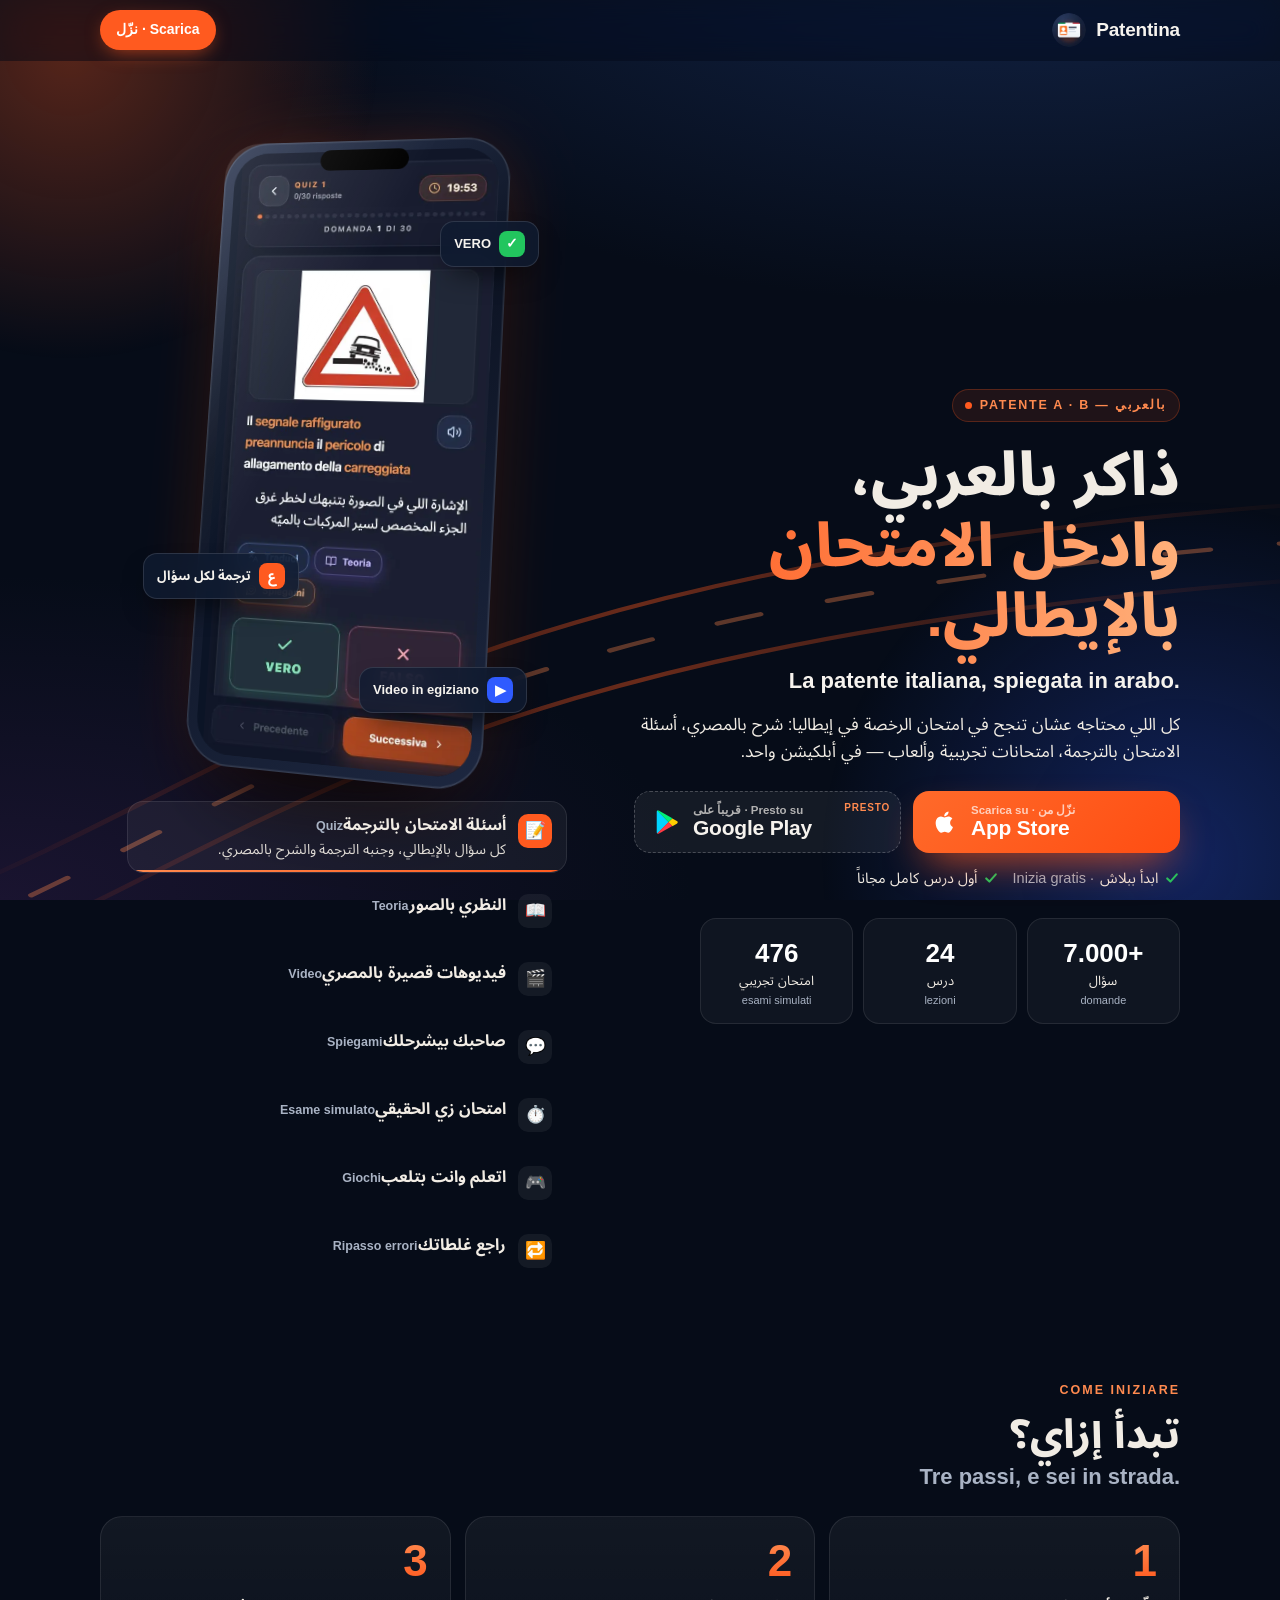
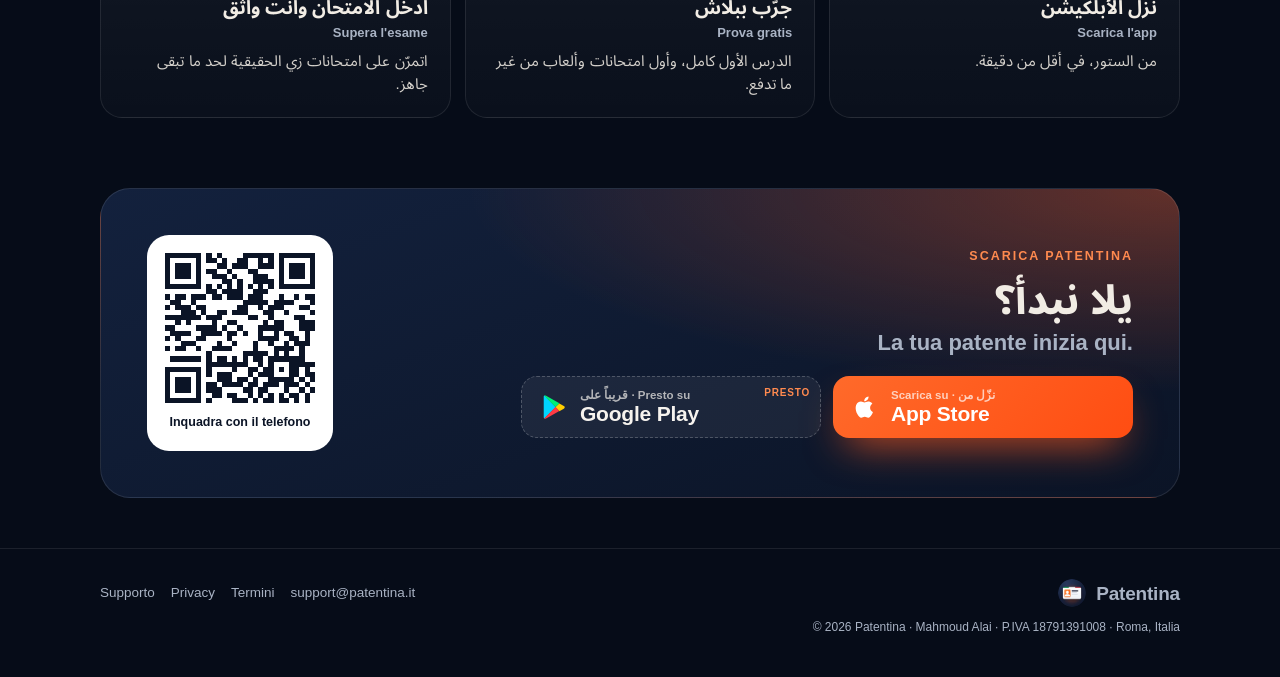
==== index.html @ 2d14f10e "Patentina download page Co-Authored-By: Claude Opus 5.5 <noreply@anthropic.com>" ====
<!doctype html><html lang="it"><head><meta charset="utf-8"><title>Patentina</title>
<meta name="viewport" content="width=device-width,initial-scale=1">
<link rel="canonical" href="https://patentina.it/download/">
<meta property="og:title" content="Patentina — La patente italiana, spiegata in arabo">
<meta property="og:image" content="https://patentina.it/assets/og.jpg">
<meta http-equiv="refresh" content="0;url=/download/">
<script>location.replace("/download/"+location.search+location.hash)</script>
<style>body{background:#060c18}</style></head>
<body><a href="/download/" style="color:#ff8a4f">Patentina — Scarica l'app</a></body></html>
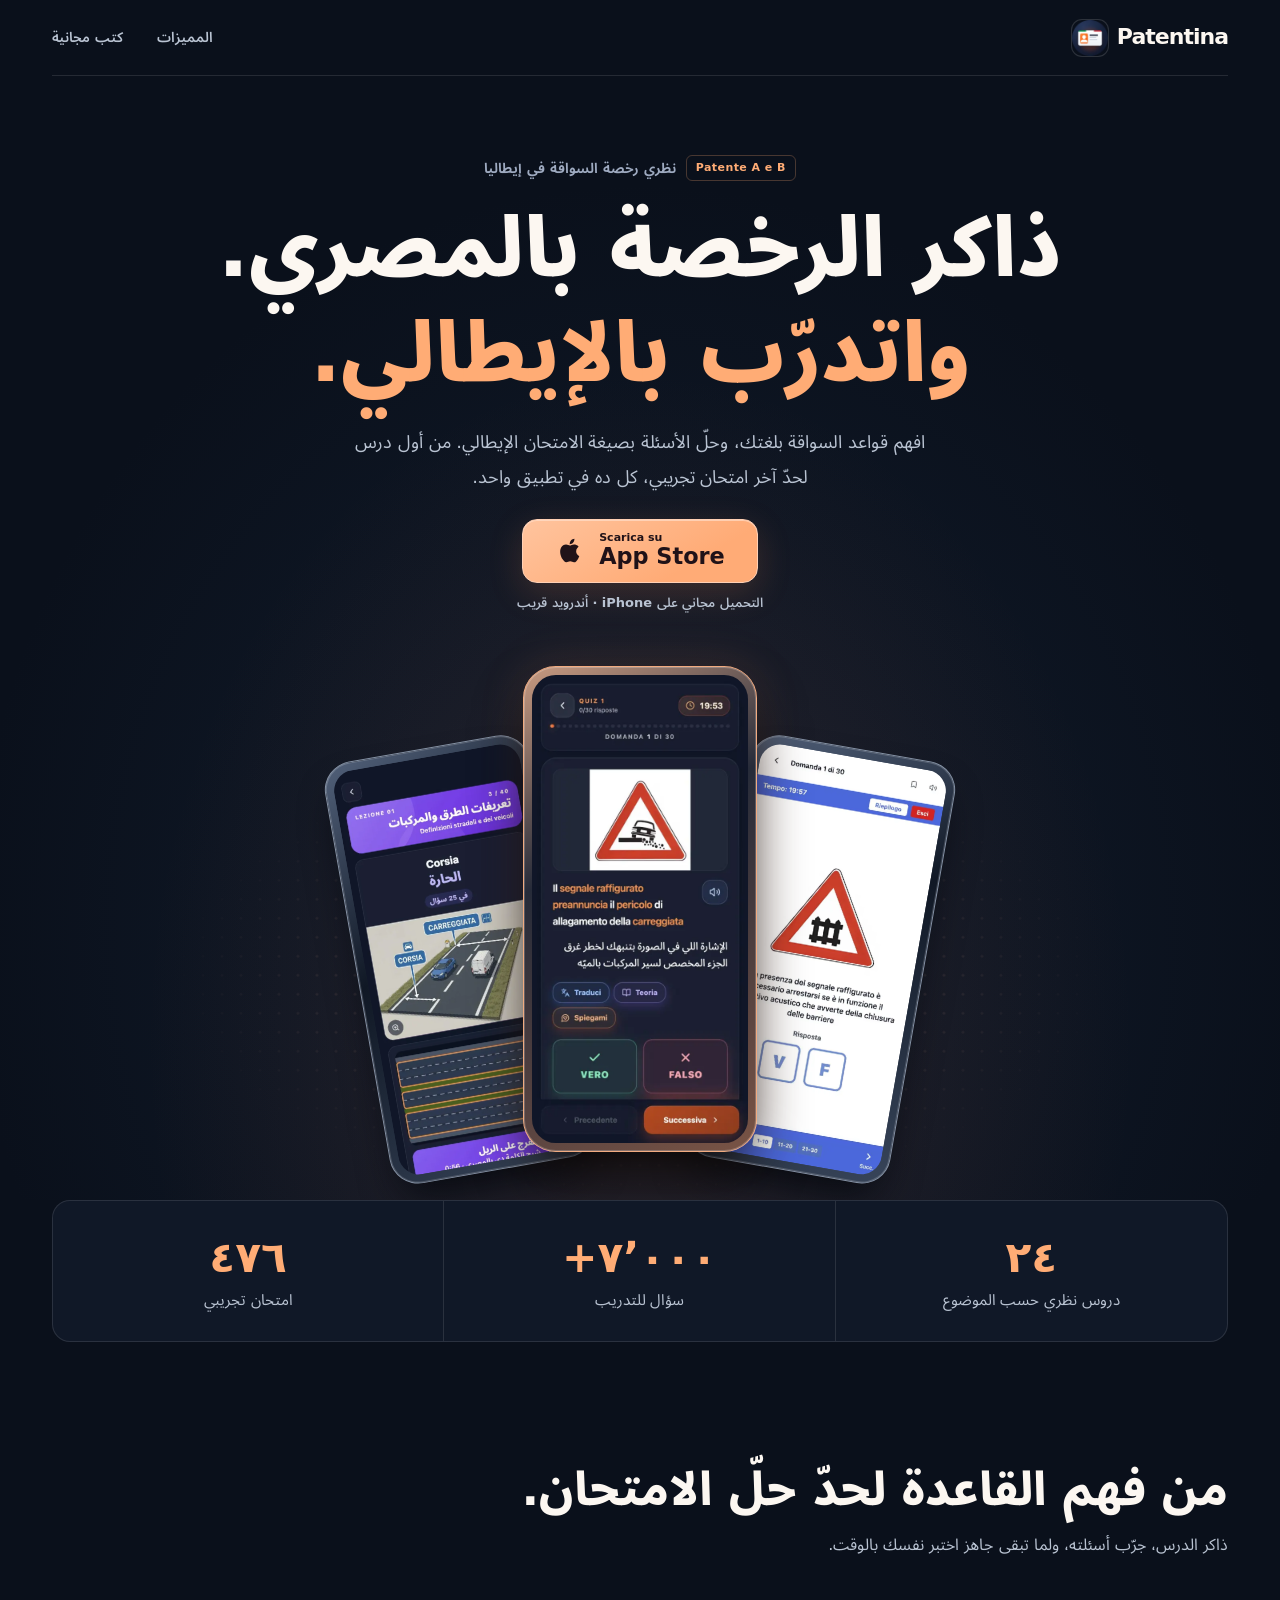
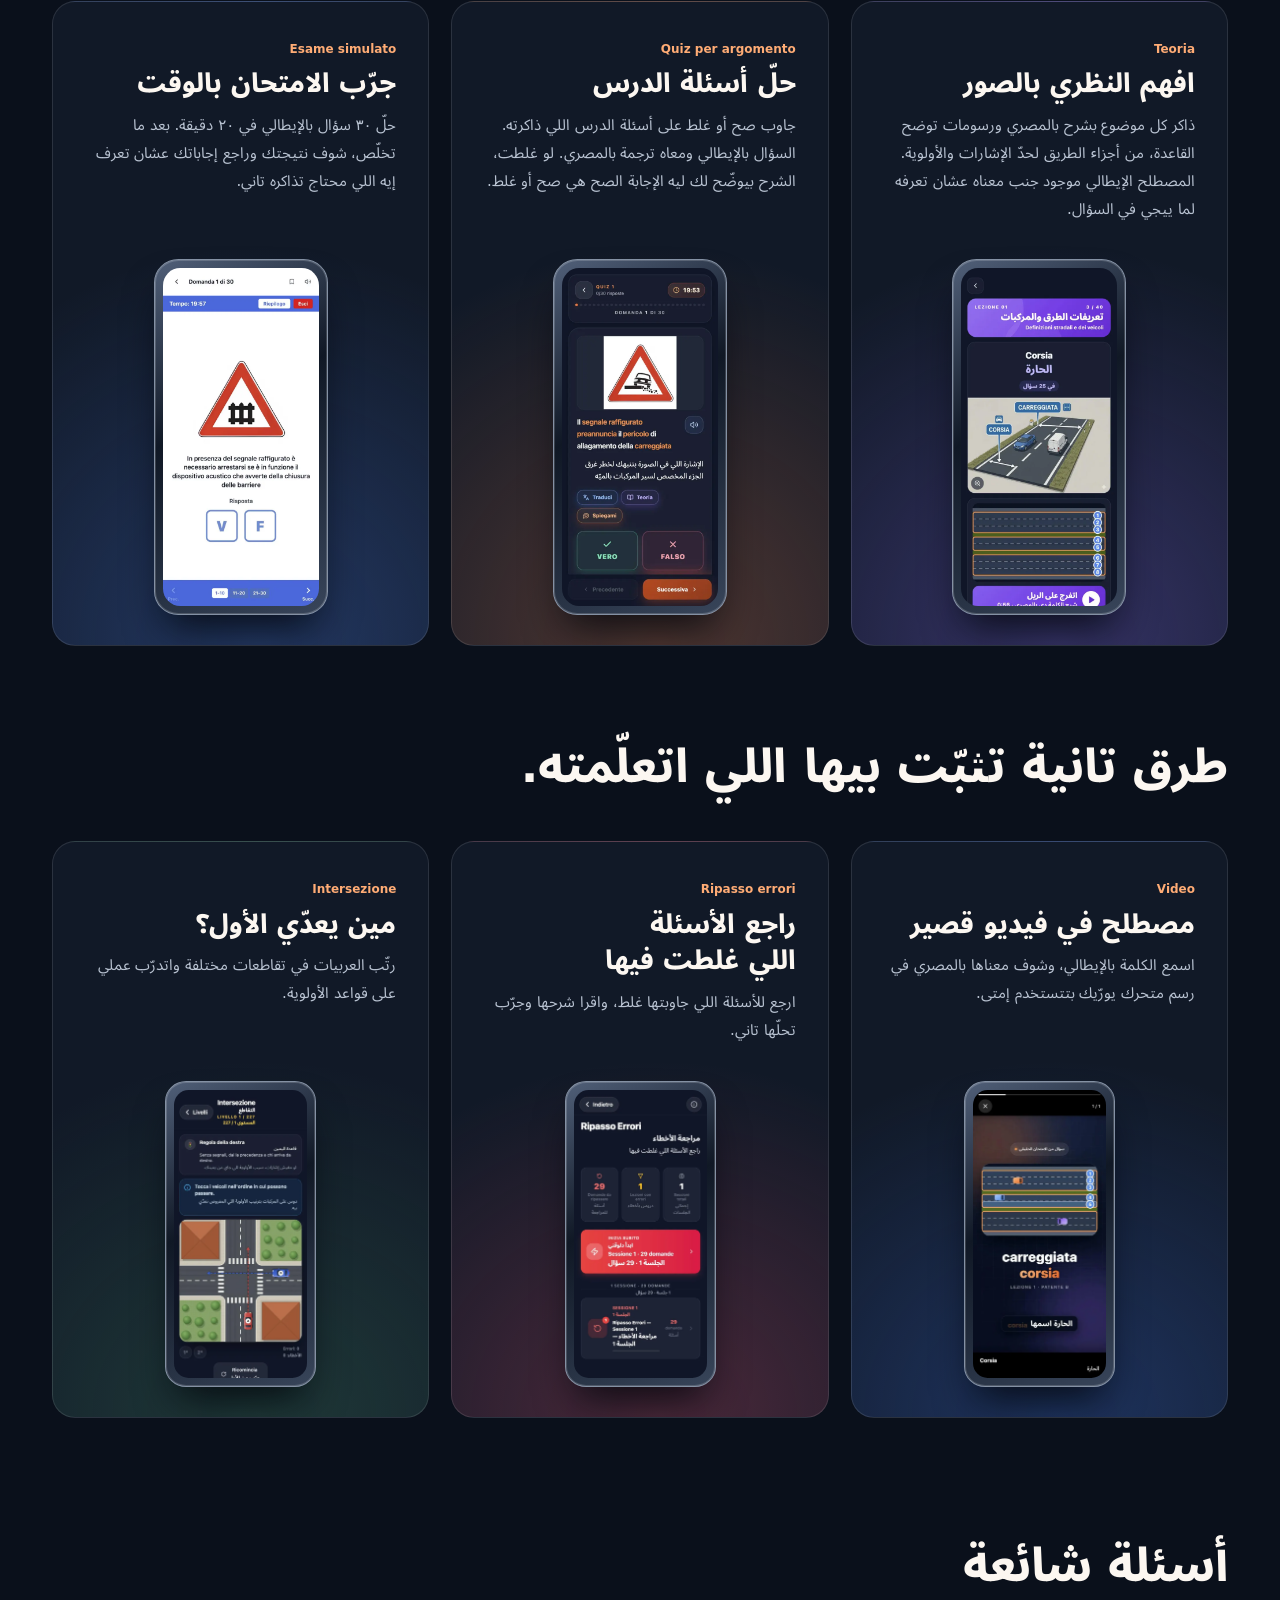
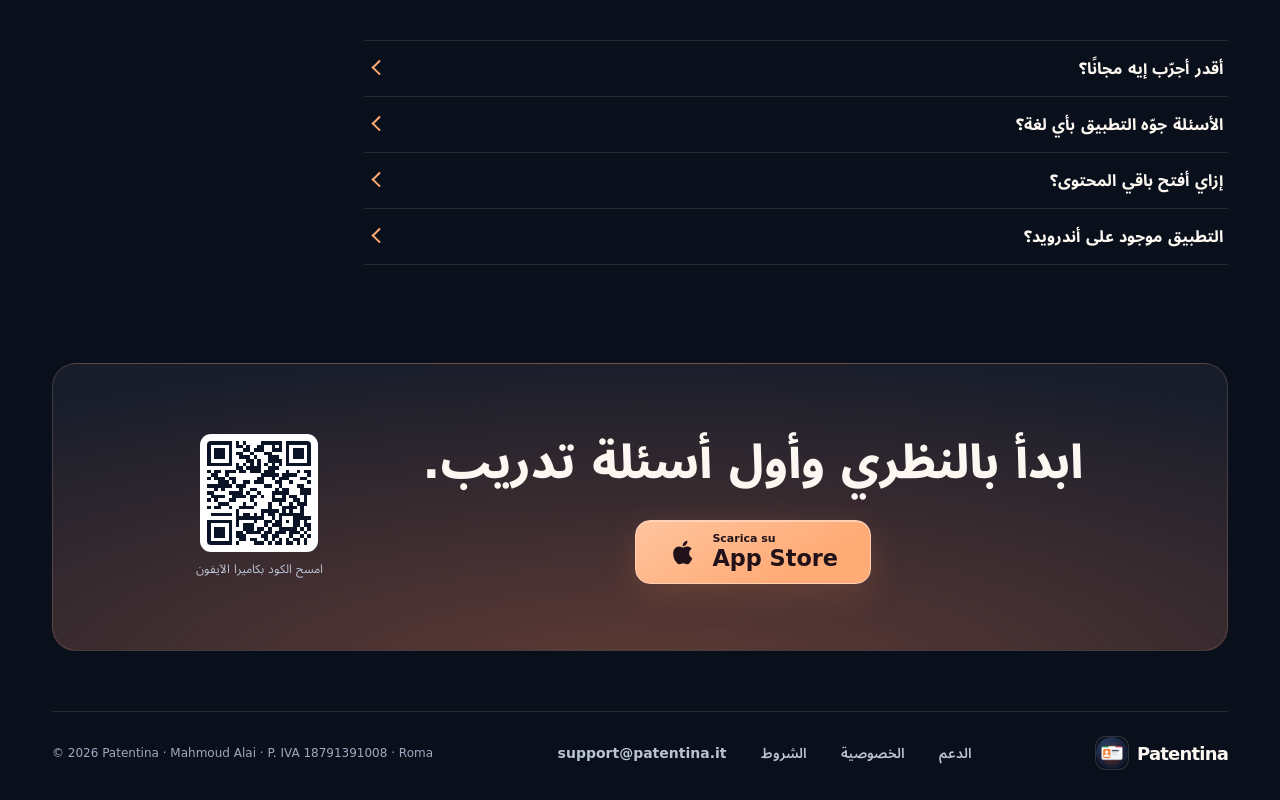
==== commit 0c151426: "Clarify the homepage redirect and missing page" ====
--- a/index.html
+++ b/index.html
@@ -1,9 +1,20 @@
-<!doctype html><html lang="it"><head><meta charset="utf-8"><title>Patentina</title>
-<meta name="viewport" content="width=device-width,initial-scale=1">
-<link rel="canonical" href="https://patentina.it/download/">
-<meta property="og:title" content="Patentina — La patente italiana, spiegata in arabo">
-<meta property="og:image" content="https://patentina.it/assets/og.jpg">
-<meta http-equiv="refresh" content="0;url=/download/">
-<script>location.replace("/download/"+location.search+location.hash)</script>
-<style>body{background:#060c18}</style></head>
-<body><a href="/download/" style="color:#ff8a4f">Patentina — Scarica l'app</a></body></html>
+<!doctype html>
+<html lang="ar-EG" dir="rtl">
+<head>
+  <meta charset="utf-8">
+  <meta name="viewport" content="width=device-width, initial-scale=1">
+  <title>Patentina — نزّل التطبيق</title>
+  <meta name="theme-color" content="#0a101b">
+  <link rel="canonical" href="https://patentina.it/download/">
+  <meta property="og:title" content="Patentina — La patente italiana, spiegata in arabo">
+  <meta property="og:image" content="https://patentina.it/assets/og.jpg">
+  <script>location.replace("/download/" + location.search + location.hash);</script>
+  <noscript><meta http-equiv="refresh" content="0;url=/download/"></noscript>
+  <link rel="stylesheet" href="/assets/landing.css">
+</head>
+<body>
+  <main class="wrap route-page">
+    <a class="button" href="/download/">نزّل Patentina</a>
+  </main>
+</body>
+</html>
--- a/assets/landing.css
+++ b/assets/landing.css
@@ -0,0 +1,524 @@
+@font-face {
+  font-family: "Patentina Arabic";
+  src: url("/assets/ar.woff2") format("woff2");
+  font-weight: 100 900;
+  font-display: swap;
+  unicode-range: U+0600-06FF, U+0750-077F, U+FB50-FDFF, U+FE70-FEFF, U+200C-200F;
+}
+
+:root {
+  color-scheme: dark;
+  --bg: #0a101b;
+  --ink: #fcf7f1;
+  --muted: #b9c3d2;
+  --soft: #9eaac0;
+  --accent: #ffac75;
+  --button: #ffb181;
+  --button-ink: #201218;
+  --line: #ffffff1c;
+  --latin: "Avenir Next", system-ui, sans-serif;
+  --arabic: "Patentina Arabic", "Geeza Pro", Tahoma, var(--latin);
+}
+
+* { box-sizing: border-box; }
+[hidden] { display: none !important; }
+
+html {
+  -webkit-text-size-adjust: 100%;
+  scroll-padding-block-start: 24px;
+}
+
+body {
+  min-width: 0;
+  margin: 0;
+  background: var(--bg);
+  color: var(--ink);
+  font-family: var(--arabic);
+  line-height: 1.75;
+}
+
+a { color: inherit; text-decoration: none; }
+button, input { font: inherit; }
+button { cursor: pointer; }
+img { display: block; max-inline-size: 100%; block-size: auto; }
+h1, h2, h3, p, dl, dd, figure { margin: 0; }
+[lang="it"], [lang="en"] { font-family: var(--latin); }
+
+:focus-visible {
+  outline: 2px solid var(--accent);
+  outline-offset: 4px;
+}
+
+.wrap {
+  inline-size: min(100% - 2 * clamp(16px, 4vw, 48px), 1176px);
+  margin-inline: auto;
+}
+
+.skip-link {
+  position: fixed;
+  inset-block-start: 10px;
+  inset-inline-start: 10px;
+  z-index: 2;
+  padding: 8px 14px;
+  translate: 0 -160%;
+  border-radius: 8px;
+  background: var(--button);
+  color: var(--button-ink);
+}
+
+.skip-link:focus { translate: 0; }
+
+.header,
+.footer {
+  display: flex;
+  align-items: center;
+  justify-content: space-between;
+  gap: 12px 24px;
+  flex-wrap: wrap;
+}
+
+.header {
+  min-block-size: 76px;
+  padding-block: calc(14px + env(safe-area-inset-top)) 14px;
+  border-block-end: 1px solid var(--line);
+}
+
+.brand {
+  display: inline-flex;
+  align-items: center;
+  gap: 9px;
+  min-block-size: 44px;
+  direction: ltr;
+  font: 750 22px/1.1 var(--latin);
+  letter-spacing: -.045em;
+}
+
+.brand img {
+  flex: none;
+  border-radius: 10px;
+  box-shadow: 0 0 0 1px #ffffff24;
+}
+
+.header nav,
+.footer nav {
+  display: flex;
+  flex-wrap: wrap;
+  gap: 2px clamp(14px, 3vw, 34px);
+  align-items: center;
+}
+
+.header nav a, .footer nav a {
+  display: inline-flex;
+  align-items: center;
+  min-block-size: 44px;
+  color: var(--muted);
+  font-size: .875rem;
+  font-weight: 600;
+}
+
+.header nav a:hover, .footer nav a:hover { color: var(--accent); }
+
+.hero {
+  position: relative;
+  isolation: isolate;
+  padding-block-start: clamp(43px, 6.2vw, 84px);
+  text-align: center;
+  overflow: clip;
+  background:
+    radial-gradient(ellipse 42% 65% at 50% 86%, #a453362d, transparent 92%),
+    radial-gradient(ellipse 55% 70% at 50% 76%, #24395554, transparent 95%);
+}
+
+.hero-copy { position: relative; z-index: 1; }
+
+.eyebrow {
+  display: flex;
+  flex-wrap: wrap;
+  align-items: center;
+  justify-content: center;
+  column-gap: 10px;
+  color: var(--soft);
+  font-size: .875rem;
+  font-weight: 650;
+}
+
+.eyebrow bdi {
+  display: inline-block;
+  padding: 5px 9px;
+  border: 1px solid #ffac7540;
+  border-radius: 6px;
+  color: var(--accent);
+  font-size: .6875rem;
+  line-height: 1.2;
+  letter-spacing: .04em;
+}
+
+h1, h2, h3 { line-height: 1.4; text-wrap: balance; }
+
+.hero h1 {
+  margin-block-start: 14px;
+  font-size: clamp(2.125rem, 6.85vw, 5.15rem);
+  font-weight: 850;
+  line-height: 1.28;
+}
+
+.hero h1 span { color: var(--accent); }
+
+.hero-description {
+  max-inline-size: 37rem;
+  margin: 20px auto 0;
+  color: var(--muted);
+  font-size: clamp(.9375rem, 1.8vw, 1.125rem);
+  line-height: 1.9;
+  text-wrap: pretty;
+}
+
+.download-actions {
+  display: grid;
+  justify-items: center;
+  gap: 9px;
+  margin-block-start: 25px;
+}
+
+.download-actions p {
+  color: var(--muted);
+  font-size: .8125rem;
+  font-weight: 550;
+}
+
+.store-button {
+  display: inline-flex;
+  align-items: center;
+  justify-content: center;
+  gap: 13px;
+  max-inline-size: 100%;
+  padding: 12px 32px;
+  min-block-size: 64px;
+  border: 1px solid #ffd0b4;
+  border-radius: 15px;
+  background: linear-gradient(150deg, #ffc49e, #ffab76 72%);
+  color: var(--button-ink);
+  box-shadow: 0 10px 34px #ff90542b, inset 0 1px #ffe6d694;
+  text-align: start;
+  transition: background .16s ease, box-shadow .16s ease, translate .16s ease;
+}
+
+.store-button:hover {
+  background: #ffcaab;
+  box-shadow: 0 13px 38px #ff905449;
+  translate: 0 -2px;
+}
+
+.store-button:active { translate: 0 1px; }
+.store-button svg { inline-size: 31px; block-size: 31px; flex: none; }
+.store-button small, .store-button strong { display: block; line-height: 1.14; }
+.store-button small { font-size: .6875rem; font-weight: 650; }
+.store-button strong { font-size: 1.4rem; font-weight: 750; }
+
+.text-button {
+  min-block-size: 44px;
+  padding-inline: 12px;
+  border: 0;
+  background: transparent;
+  color: var(--accent);
+  font-size: .875rem;
+  text-decoration: underline;
+  text-underline-offset: 4px;
+}
+
+.hero-devices {
+  position: relative;
+  isolation: isolate;
+  display: grid;
+  grid-template-columns: repeat(3, minmax(0, 1fr));
+  align-items: end;
+  justify-items: center;
+  inline-size: min(86vw, 694px);
+  margin: clamp(27px, 4vw, 52px) auto 0;
+  padding: 0 clamp(0px, 3vw, 36px) clamp(22px, 3.7vw, 48px);
+}
+
+.hero-orbit {
+  position: absolute;
+  z-index: -1;
+  inset: 16% -17% 0;
+  --dot: #f1b9a134;
+  background: radial-gradient(circle, var(--dot) 1px, transparent 1.6px) 50% 50% / 19px 19px;
+  mask-image: radial-gradient(ellipse at center, #000 10%, transparent 73%);
+}
+
+.device {
+  position: relative;
+  inline-size: 100%;
+  padding: clamp(3px, .86vw, 8px);
+  border: 1px solid #8491a4;
+  border-radius: 14% / 6.6%;
+  background: linear-gradient(151deg, #516079, #101825 42%, #38455a 100%);
+  box-shadow: inset 0 0 0 1px #ffffff2b, 0 24px 42px -13px #02060be0;
+}
+
+.device img {
+  inline-size: 100%;
+  aspect-ratio: 540 / 1170;
+  object-fit: cover;
+  border-radius: 11% / 5.2%;
+  background: #101827;
+}
+
+.device-center {
+  z-index: 1;
+  width: 113%;
+  border-color: #f1ab80;
+  background: linear-gradient(151deg, #c99b81, #262b39 37%, #7a5445 100%);
+  box-shadow: inset 0 0 0 1px #ffffff36, 0 28px 60px -14px #000, 0 0 45px #ff986125;
+}
+
+.device-left { transform: translate(13%, 5%) rotate(-10deg); }
+.device-right { transform: translate(-13%, 5%) rotate(10deg); }
+
+.stats {
+  position: relative;
+  display: grid;
+  grid-template-columns: repeat(3, minmax(0, 1fr));
+  border: 1px solid var(--line);
+  border-radius: 18px;
+  background: #101827;
+}
+
+.stats div {
+  display: flex;
+  min-inline-size: 0;
+  flex-direction: column-reverse;
+  align-items: center;
+  justify-content: center;
+  padding: clamp(12px, 2.4vw, 27px) 7px;
+  text-align: center;
+}
+
+.stats div + div { border-inline-start: 1px solid var(--line); }
+.stats dt { color: var(--muted); font-size: clamp(.75rem, 1.45vw, .95rem); }
+.stats dd {
+  color: var(--accent);
+  font-size: clamp(1.375rem, 5.1vw, 2.65rem);
+  font-weight: 800;
+  line-height: 1.4;
+}
+
+.features, .faq { padding-block-start: clamp(64px, 9vw, 120px); }
+.section-heading { margin-block-end: clamp(20px, 4vw, 42px); }
+.section-heading h2, .final h2 { font-size: clamp(1.625rem, 4.5vw, 2.9rem); font-weight: 800; }
+.section-heading p { margin-block-start: 9px; color: var(--muted); }
+.practice-heading { margin-block-start: clamp(56px, 7vw, 88px); }
+
+.feature-grid {
+  display: grid;
+  grid-template-columns: repeat(3, minmax(0, 1fr));
+  gap: clamp(14px, 2vw, 22px);
+}
+
+.feature {
+  --feature-glow: #425f9a35;
+  display: grid;
+  grid-template-rows: auto 1fr;
+  overflow: hidden;
+  border: 1px solid var(--line);
+  border-radius: 23px;
+  background: radial-gradient(ellipse 105% 62% at 55% 100%, var(--feature-glow), transparent), #111927;
+}
+
+.feature-theory { --feature-glow: #7560d360; }
+.feature-quiz { --feature-glow: #da784850; }
+.feature-exam { --feature-glow: #426dc861; }
+.feature-video { --feature-glow: #3866c95a; }
+.feature-mistakes { --feature-glow: #bd476057; }
+.feature-game { --feature-glow: #3f82604f; }
+
+.feature-copy { padding: clamp(19px, 2.6vw, 32px); }
+.feature-tag {
+  display: inline-block;
+  margin-block-end: 8px;
+  color: var(--accent);
+  font-size: .75rem;
+  font-weight: 750;
+  line-height: 1.35;
+}
+
+.feature h3 { font-size: clamp(1.22rem, 2.35vw, 1.65rem); font-weight: 800; }
+.feature p {
+  margin-block-start: 10px;
+  color: var(--muted);
+  font-size: .94rem;
+  line-height: 1.85;
+  text-wrap: pretty;
+}
+
+.feature-media {
+  display: grid;
+  align-items: end;
+  justify-items: center;
+  padding: 4px 18px clamp(16px, 3vw, 30px);
+}
+
+.feature-media .device { inline-size: min(100%, 174px); }
+.practice-grid .feature-media .device { inline-size: min(100%, 151px); }
+
+.faq { padding-block-end: clamp(58px, 8vw, 98px); }
+.faq-list { max-inline-size: 54rem; border-block-start: 1px solid var(--line); }
+details { border-block-end: 1px solid var(--line); }
+summary {
+  display: flex;
+  align-items: center;
+  justify-content: space-between;
+  gap: 15px;
+  min-block-size: 55px;
+  padding: 13px 5px;
+  list-style: none;
+  cursor: pointer;
+  font-size: 1rem;
+  font-weight: 720;
+}
+
+summary::-webkit-details-marker { display: none; }
+summary::after {
+  flex: none;
+  inline-size: .54rem;
+  block-size: .54rem;
+  margin-inline-end: 5px;
+  border-block-end: 2px solid var(--accent);
+  border-inline-end: 2px solid var(--accent);
+  content: "";
+  transform: translateY(-2px) rotate(45deg);
+}
+
+details[open] summary::after { transform: translateY(3px) rotate(225deg); }
+details p { padding: 0 5px 18px; color: var(--muted); max-inline-size: 60ch; }
+
+.final {
+  display: grid;
+  justify-content: center;
+  justify-items: center;
+  gap: 28px;
+  padding: clamp(28px, 6vw, 66px) 18px;
+  border: 1px solid #ffb58930;
+  border-radius: 24px;
+  background: radial-gradient(ellipse 95% 115% at 50% 110%, #603b35, transparent), #171d2b;
+  text-align: center;
+}
+
+.download-qr { display: none; }
+.download-qr img { box-sizing: content-box; padding: 7px; border-radius: 11px; background: white; }
+.download-qr figcaption { margin-block-start: 7px; color: var(--muted); font-size: .75rem; }
+
+.footer {
+  margin-block-start: clamp(29px, 5vw, 60px);
+  padding-block: 19px calc(25px + env(safe-area-inset-bottom));
+  border-block-start: 1px solid var(--line);
+}
+
+.footer .brand { font-size: 18px; }
+.footer p { max-inline-size: 100%; color: var(--soft); font-size: .75rem; overflow-wrap: anywhere; }
+
+@media (max-width: 760px) {
+  .feature-grid { grid-template-columns: 1fr; }
+  .feature {
+    grid-template: auto / minmax(0, 1fr) minmax(0, .72fr);
+    align-items: center;
+  }
+  .feature-media { align-self: stretch; padding: 16px 8px 16px 14px; }
+}
+
+@media (max-width: 355px) {
+  .header { gap: 1px 12px; }
+  .header nav { column-gap: 12px; }
+  .header nav a { font-size: .8rem; }
+  .brand { font-size: 18px; }
+  .brand img { inline-size: 30px; }
+  .feature { grid-template: auto auto / 1fr; }
+  .feature-media { padding-block-start: 0; }
+}
+
+@media (min-width: 800px) and (hover: hover) and (pointer: fine) {
+  .final { grid-template-columns: auto auto; align-items: center; gap: clamp(48px, 8vw, 100px); }
+  .download-qr { display: grid; justify-items: center; }
+}
+
+.store-dialog {
+  inset: 0;
+  inline-size: min(100% - 32px, 440px);
+  max-block-size: calc(100% - 32px);
+  padding: 25px;
+  border: 1px solid var(--line);
+  border-radius: 19px;
+  background: #161f30;
+  color: var(--ink);
+}
+
+.store-dialog::backdrop { background: #02050bbc; }
+.store-dialog h2 { margin-inline-end: 40px; font-size: 1.4rem; }
+.store-dialog p { margin-block-start: 9px; color: var(--muted); font-size: .94rem; }
+
+.dialog-close {
+  position: absolute;
+  inset-block-start: 12px;
+  inset-inline-end: 12px;
+  inline-size: 44px;
+  block-size: 44px;
+  padding: 0;
+  border: 0;
+  border-radius: 50%;
+  background: #ffffff12;
+  color: var(--ink);
+  font: 1.5rem var(--latin);
+}
+
+.store-dialog label {
+  display: block;
+  margin-block: 16px 4px;
+  color: var(--muted);
+  font-size: .8125rem;
+}
+
+.store-dialog input {
+  inline-size: 100%;
+  padding: 9px 10px;
+  border: 1px solid var(--line);
+  border-radius: 8px;
+  background: #0a101b;
+  color: var(--ink);
+  font: 1rem var(--latin);
+}
+
+.dialog-actions { display: flex; flex-wrap: wrap; gap: 8px; margin-block-start: 13px; }
+.button {
+  display: inline-flex;
+  align-items: center;
+  justify-content: center;
+  gap: 5px;
+  min-block-size: 44px;
+  padding: 8px 15px;
+  border: 1px solid transparent;
+  border-radius: 9px;
+  background: var(--button);
+  color: var(--button-ink);
+  font-weight: 750;
+  font-size: .875rem;
+}
+
+.button:hover { background: #ffcaab; }
+.button-secondary { border-color: var(--line); background: #ffffff0b; color: var(--ink); }
+.button-secondary:hover { background: #ffffff19; }
+.copy-status:empty { margin: 0; }
+
+.route-page {
+  min-block-size: 70vh;
+  display: grid;
+  align-content: center;
+  justify-items: center;
+  gap: 15px;
+  text-align: center;
+}
+
+@media (prefers-reduced-motion: reduce) {
+  .store-button { transition: none; }
+  .store-button:hover, .store-button:active { translate: 0; }
+}
